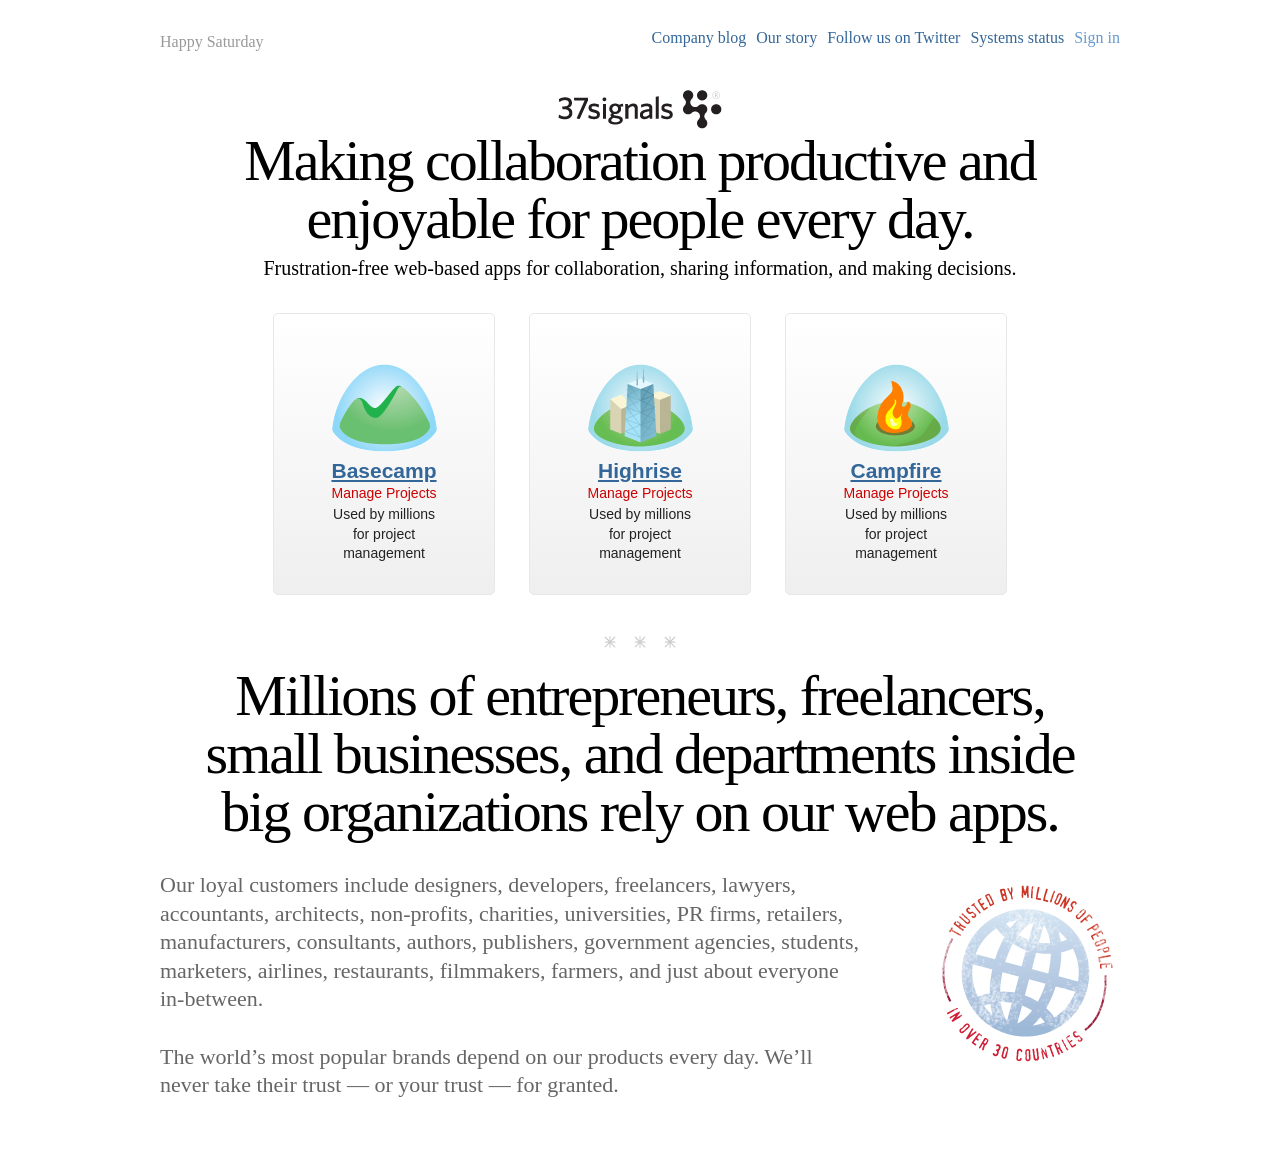
==== signals/index.html @ d95cbe6a "adding files to my site" ====
<!DOCTYPE html>
  <html lang="en">
    <head>
      <meta charset="utf-8">
      <title>37signals</title>
      <link href="main.css" rel="stylesheet" type="text/css">
    </head>
    <body>

<div id="centerarea">

        <div class="nav">
            <ul>
                <li class="date">Happy Saturday</li>
                <li class="home">
                <li><a href="#">Sign in</a></li>
                <li><a href="#">Systems status</a></li>
                <li><a href="#">Follow us on Twitter</a></li>
                <li><a href="#">Our story</a></li>
                <li><a href="#">Company blog</a></li>
            </ul>
        </div>


    	<div class="logo">
    		<img id="lgo" src="images/logo.png" alt="37signalslogo" height="39" width="164">
    	</div>

    	<div id="title">
    		<h1>Making collaboration productive and <br>enjoyable for people every day.</h1>
    		<h2>Frustration-free web-based apps for collaboration, sharing information, and making decisions.</h2>
    	</div>

    	<div id="boxes">
            <a href="#"><img src="images/logo-bc.png" alt="mountain" height="88" width="105">
            <h3>Basecamp</h3><h4>Manage Projects</h4><h5>Used by millions for project management</h5></a>

        	<a href="#"><img src="images/logo-hr.png" alt="building" height="88" width="105"><h3>Highrise</h3><h4>Manage Projects</h4><h5>Used by millions for project management</h5></a>

    		<a href="#"><img src="images/logo-cf.png" alt="fire" height="88" width="105"><h3>Campfire</h3><h4>Manage Projects</h4><h5>Used by millions for project management</h5></a>
        
        <div class="stars">
            <img id="star" src="images/png.png" alt="stars">
        </div>

            <div id="popular"><h1>Millions of entrepreneurs, freelancers, small businesses, and departments inside big organizations rely on our web apps.</h1></div>

            <div id="customers"><h6>Our loyal customers include designers, developers, freelancers, lawyers, 

            accountants, architects, non-profits, charities, universities, PR firms, retailers, manufacturers, consultants, authors, publishers, government agencies, students, 

            marketers, airlines, restaurants, filmmakers, farmers, and just about everyone in-between.
<br><br>
            The world’s most popular brands depend on our products every day. We’ll never take their trust — or your trust — for granted.</h6>
            
        </div>

<div class="trust">
                <img id="badge" src="images/img-world-badge.png" alt="badge">
            </div>
           
    		
        </div>

</div>

</body>
</html>
---- signals/main.css ----
/* http://meyerweb.com/eric/tools/css/reset/ 
   v2.0 | 20110126
   License: none (public domain)
*/

html, body, div, span, applet, object, iframe,
h1, h2, h3, h4, h5, h6, p, blockquote, pre,
a, abbr, acronym, address, big, cite, code,
del, dfn, em, img, ins, kbd, q, s, samp,
small, strike, strong, sub, sup, tt, var,
b, u, i, center,
dl, dt, dd, ol, ul, li,
fieldset, form, label, legend,
table, caption, tbody, tfoot, thead, tr, th, td,
article, aside, canvas, details, embed, 
figure, figcaption, footer, header, hgroup, 
menu, nav, output, ruby, section, summary,
time, mark, audio, video {
	margin: 0;
	padding: 0;
	border: 0;
	font-size: 100%;
	font: inherit;
	vertical-align: baseline;
}
/* HTML5 display-role reset for older browsers */
article, aside, details, figcaption, figure, 
footer, header, hgroup, menu, nav, section {
	display: block;
}
body {
	line-height: 1;
}
ol, ul {
	list-style: none;
}
blockquote, q {
	quotes: none;
}
blockquote:before, blockquote:after,
q:before, q:after {
	content: '';
	content: none;
}
table {
	border-collapse: collapse;
	border-spacing: 0;
}



/* My CSS */

.nav {
	width: 100%;
	height: 40px;
	padding:30px 0px 20px 0px;
	
}

.nav li a{
	float:right;
	color:#369;
	text-decoration: none;
	margin-left: 10px;
}

li.date {
	color: #999;
	float: left;
	padding-top: 4px;
}


.nav li a:hover {
	color: #6699cc;
}

.nav li:nth-child(3) a{
	color: #6699cc;
}

#centerarea {
	width: 960px;
	margin: 0px auto;
	text-align: center;
}

img #lgo{
	width: 100%;
	height: 39px;
	margin: 0px;
	text-align: center;
}

h1 {
	font-size: 58px;
	font-family: "CrimsonSemibold", "Times New Roman", Georgia, serif;
	text-align: center;
	font-weight: 500;
	letter-spacing: -2px;
	clear: both;
	line-height: 1.0em;
	
}

h2{
	font-size: 20px;
	margin: 10px 0;
	font-family: "CrimsonSemibold", "Times New Roman", Georgia, serif;
	font-weight: 500;
}


div #title{
	margin: 0px;
	padding-left: -20px;
	text-align: center;
	margin-bottom: 20px;

}

div #boxes a{
	width: 120px;
	height: 180px;
	background:linear-gradient(white, #efefef);
	display:inline-block;
	border: 1px solid #e8e8e8;
	border-radius: 5px;
	padding: 50px;
	margin: 15px;
	margin-bottom: 20px;
}

div #boxes a{
	text-decoration: none;
}

h3 {
	text-decoration: underline;
	font-size: 21px;
	color: #369;
	font-family: 'Lucida Grande', 'Lucida Sans Unicode', Verdana, sans-serif;
	font-weight: bold;
	margin: 5px;
}

h4 {
	font-size: 14px;
	font-family: 'Lucida Grande', 'Lucida Sans Unicode', Verdana, sans-serif;
	color: #cc0000;
	margin: 5px;
	text-decoration: none;
}

h5{
	color: #222;
	font-size: 14px;
	line-height: 1.4em;
	margin-top: 5px;
	font-family: 'Lucida Grande', 'Lucida Sans Unicode', Verdana, sans-serif;
	text-decoration: none;
}

h6 {
	text-align: left;
	font-weight: 400;
	font-size: 22px;
	line-height: 1.3em;
	color: #666;
}

#customers{
	width: 700px;
	float: left;
	padding-top: 30px;
	padding-bottom:50px;

}

.trust img {
	padding-top: 40px;
	display:inline;
	float:right;
}

.stars{
	height: 12px;
	padding: 20px;
	margin: 0px;
	display: block;
	text-align: center;
}

#popular {
	padding: 0px 20px 0px 20px;
}
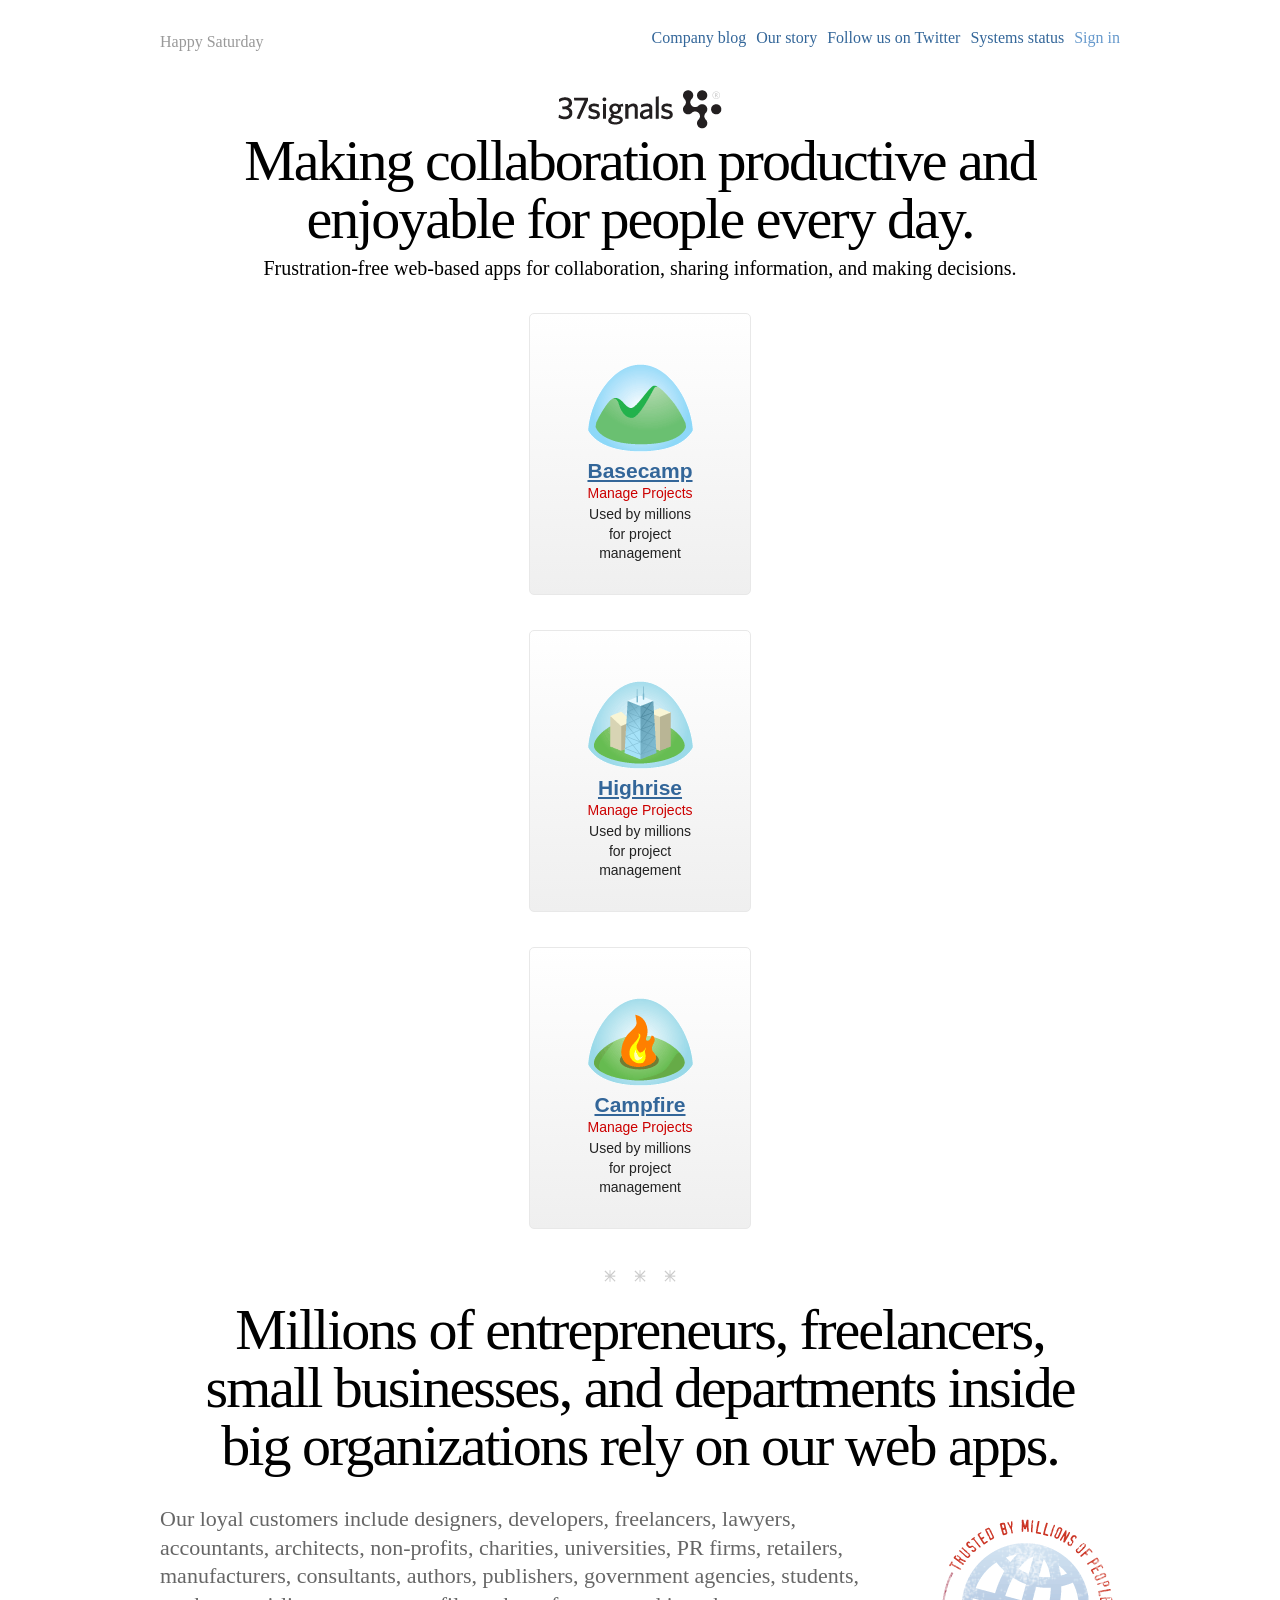
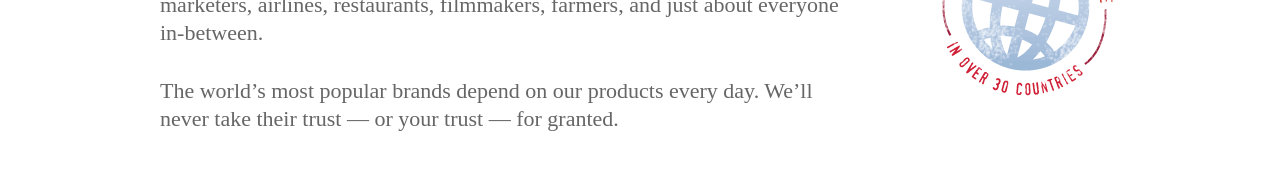
==== commit f608c315: "Pulled better written website" ====
--- a/signals/index.html
+++ b/signals/index.html
@@ -4,6 +4,7 @@
       <meta charset="utf-8">
       <title>37signals</title>
       <link href="main.css" rel="stylesheet" type="text/css">
+      <link href="application.js">
     </head>
     <body>
 
@@ -32,13 +33,19 @@
     	</div>
 
     	<div id="boxes">
+
             <a href="#"><img src="images/logo-bc.png" alt="mountain" height="88" width="105">
             <h3>Basecamp</h3><h4>Manage Projects</h4><h5>Used by millions for project management</h5></a>
+            
 
+            <div id="second">
         	<a href="#"><img src="images/logo-hr.png" alt="building" height="88" width="105"><h3>Highrise</h3><h4>Manage Projects</h4><h5>Used by millions for project management</h5></a>
+            </div>
 
+            <div id="third">
     		<a href="#"><img src="images/logo-cf.png" alt="fire" height="88" width="105"><h3>Campfire</h3><h4>Manage Projects</h4><h5>Used by millions for project management</h5></a>
-        
+            </div>
+
         <div class="stars">
             <img id="star" src="images/png.png" alt="stars">
         </div>
